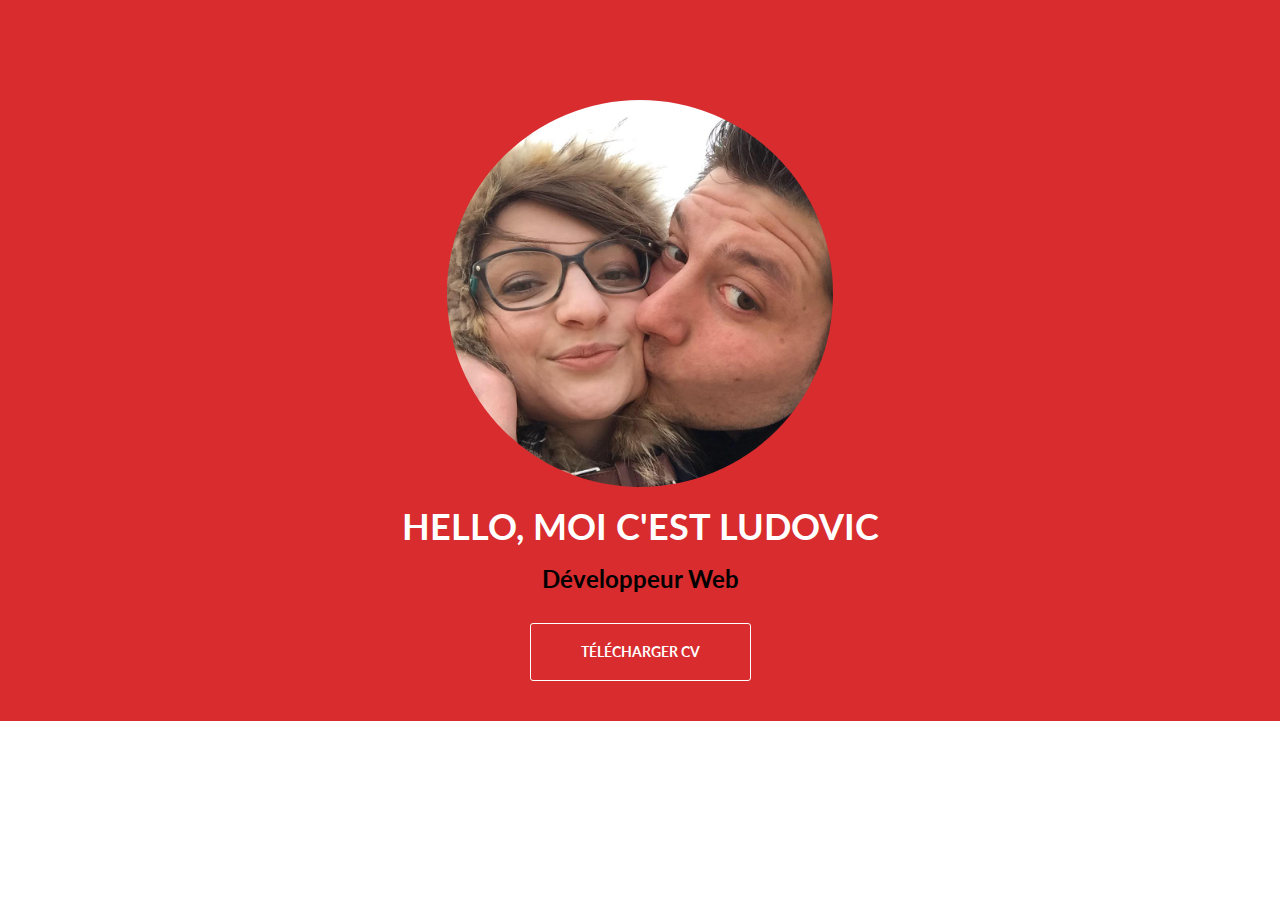
==== index.html @ ebcde903 "Section 1" ====
<!DOCTYPE html>
<html>
    <head>
        <title>Curriculum Vitae</title>
        <meta charset="utf-8"/>
        <meta name="viewport" content="width=device-width, initial-scale=1">
        <script src="https://ajax.googleapis.com/ajax/libs/jquery/1.12.4/jquery.min.js"></script>
        <link rel="stylesheet" href="https://maxcdn.bootstrapcdn.com/bootstrap/3.3.7/css/bootstrap.min.css">
        <script src="https://maxcdn.bootstrapcdn.com/bootstrap/3.3.7/js/bootstrap.min.js"></script>
        <link href='http://fonts.googleapis.com/css?family=Lato' rel='stylesheet' type='text/css'>
        <link rel="stylesheet" href="css/style.css">
        <script src="js/script.js"></script>
    </head>
        
    <body>
        
        <section id="about" class="container-fluid">
            <div class="col-xs-8 col-md-4 profile-picture">
                <img src="images/profil.jpg" alt="Ludovic Franceschini" class="img-circle">
            </div>
            <div class="heading">
                <h1>Hello, moi c'est Ludovic</h1>
                <h3>Développeur Web</h3>
                <a href="#" class="button1">Télécharger CV</a>
            </div>
        </section>

    </body>
</html>
---- css/style.css ----
/* GENERAL */

body{
    font-family: 'Lato', sans-serif;
}

h1, h2, h3, h4, h5, h6{
    font-weight: bold;
}

img{
    max-width: 100%;
    height: auto;
}

section .heading{
    text-align: center;
    padding-bottom: 40px;
}

/* ABOUT */

#about{
    padding-top: 100px;
    background: #d82c2e;
}

.profile-picture{
    text-align: center;
    margin: 0 auto;
    float: none;
}

#about .heading h1{
    color: #fff;
    text-transform: uppercase;
}

#about .heading h3{
    color: #000;
}

.button1{
    font-weight: bold;
    text-transform: uppercase;
    color: white;
    border: 1px solid white;
    margin-top: 20px;
    padding: 18px 50px;
    display: inline-block;
    border-radius: 3px;
    transition: all 0.3s ease-in 0s;
}

.button1:hover{
    background: white;
    color: #d82c2e;
    text-decoration: none;
}
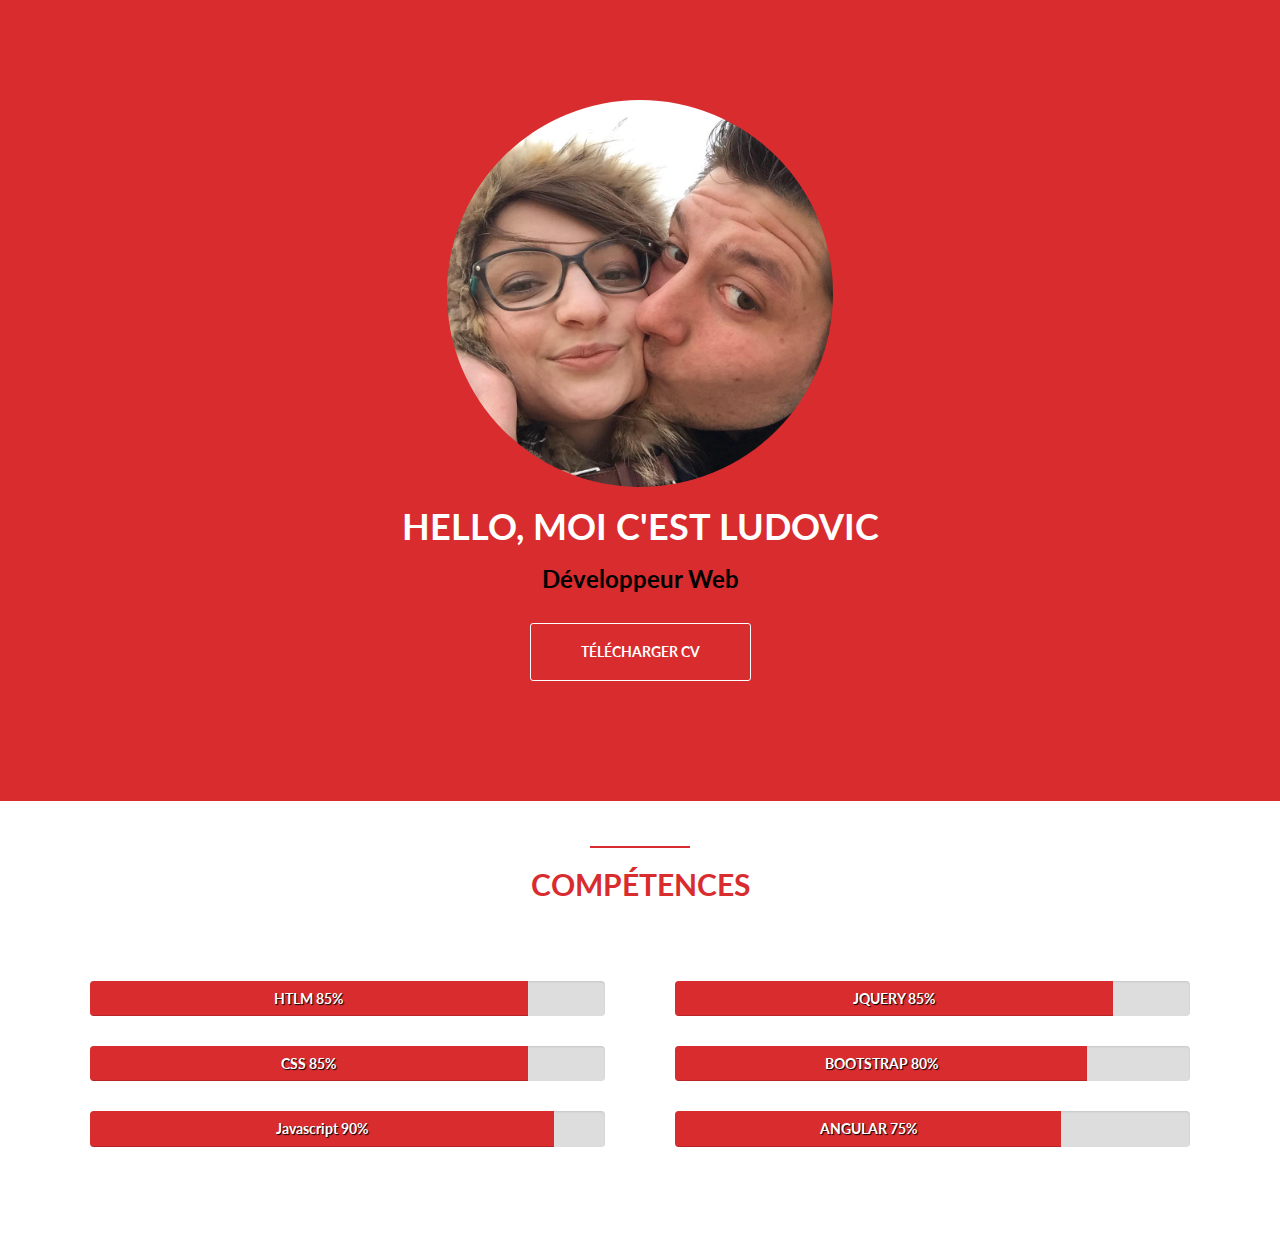
==== commit 3646ccf0: "Section compétences" ====
--- a/index.html
+++ b/index.html
@@ -24,6 +24,50 @@
                 <a href="#" class="button1">Télécharger CV</a>
             </div>
         </section>
+        <section id="skills">
+            <div class="red-divider"></div>
+                <div class="heading">
+                    <h2>Compétences</h2>
+                </div>
+                <div class="container">
+                    <div class="row">
+                        <div class="col-md-6">
+                            <div class="progress">
+                                <div class="progress-bar" role="progressbar" aria-valuenow="85" aria-valuemin="0" aria-valuemax="100" style="width:85%">
+                                    <h5>HTLM 85%</h5>
+                                </div>
+                            </div>
+                            <div class="progress">
+                                <div class="progress-bar" role="progressbar" aria-valuenow="85" aria-valuemin="0" aria-valuemax="100" style="width:85%">
+                                    <h5>CSS 85%</h5>
+                                </div>
+                            </div>
+                            <div class="progress">
+                                <div class="progress-bar" role="progressbar" aria-valuenow="85" aria-valuemin="0" aria-valuemax="100" style="width:90%">
+                                    <h5>Javascript 90%</h5>
+                                </div>
+                            </div>
+                        </div>
+                        <div class="col-md-6">
+                            <div class="progress">
+                                <div class="progress-bar" role="progressbar" aria-valuenow="85" aria-valuemin="0" aria-valuemax="100" style="width:85%">
+                                    <h5>JQUERY 85%</h5>
+                                </div>
+                            </div>
+                            <div class="progress">
+                                <div class="progress-bar" role="progressbar" aria-valuenow="85" aria-valuemin="0" aria-valuemax="100" style="width:80%">
+                                    <h5>BOOTSTRAP 80%</h5>
+                                </div>
+                            </div>
+                            <div class="progress">
+                                <div class="progress-bar" role="progressbar" aria-valuenow="85" aria-valuemin="0" aria-valuemax="100" style="width:75%">
+                                    <h5>ANGULAR 75%</h5>
+                                </div>
+                            </div>
+                        </div>
+                    </div>
+                </div>
+        </section>
 
     </body>
 </html>
--- a/css/style.css
+++ b/css/style.css
@@ -13,9 +13,20 @@
     height: auto;
 }
 
+section{
+    padding: 45px 0 80px 0;
+}
+
 section .heading{
     text-align: center;
     padding-bottom: 40px;
+}
+
+.red-divider{
+    width: 100px;
+    height: 2px;
+    background: #d82c2e;
+    margin: 0 auto;
 }
 
 /* ABOUT */
@@ -56,4 +67,31 @@
     background: white;
     color: #d82c2e;
     text-decoration: none;
+}
+
+/* SKILLS */
+
+#skills{
+    background: #fff;
+}
+
+#skills .heading h2{
+    color: #d82c2e;
+    text-transform: uppercase;
+}
+
+#skills .progress{
+    height: 100%;
+    margin: 30px 20px;
+    background: #ddd;
+    
+}
+
+#skills .progress-bar{
+    background: #d82c2e;
+}
+
+#skills .progress h5{
+    text-shadow: 1px 1px 1px #000;
+    text-align: center;
 }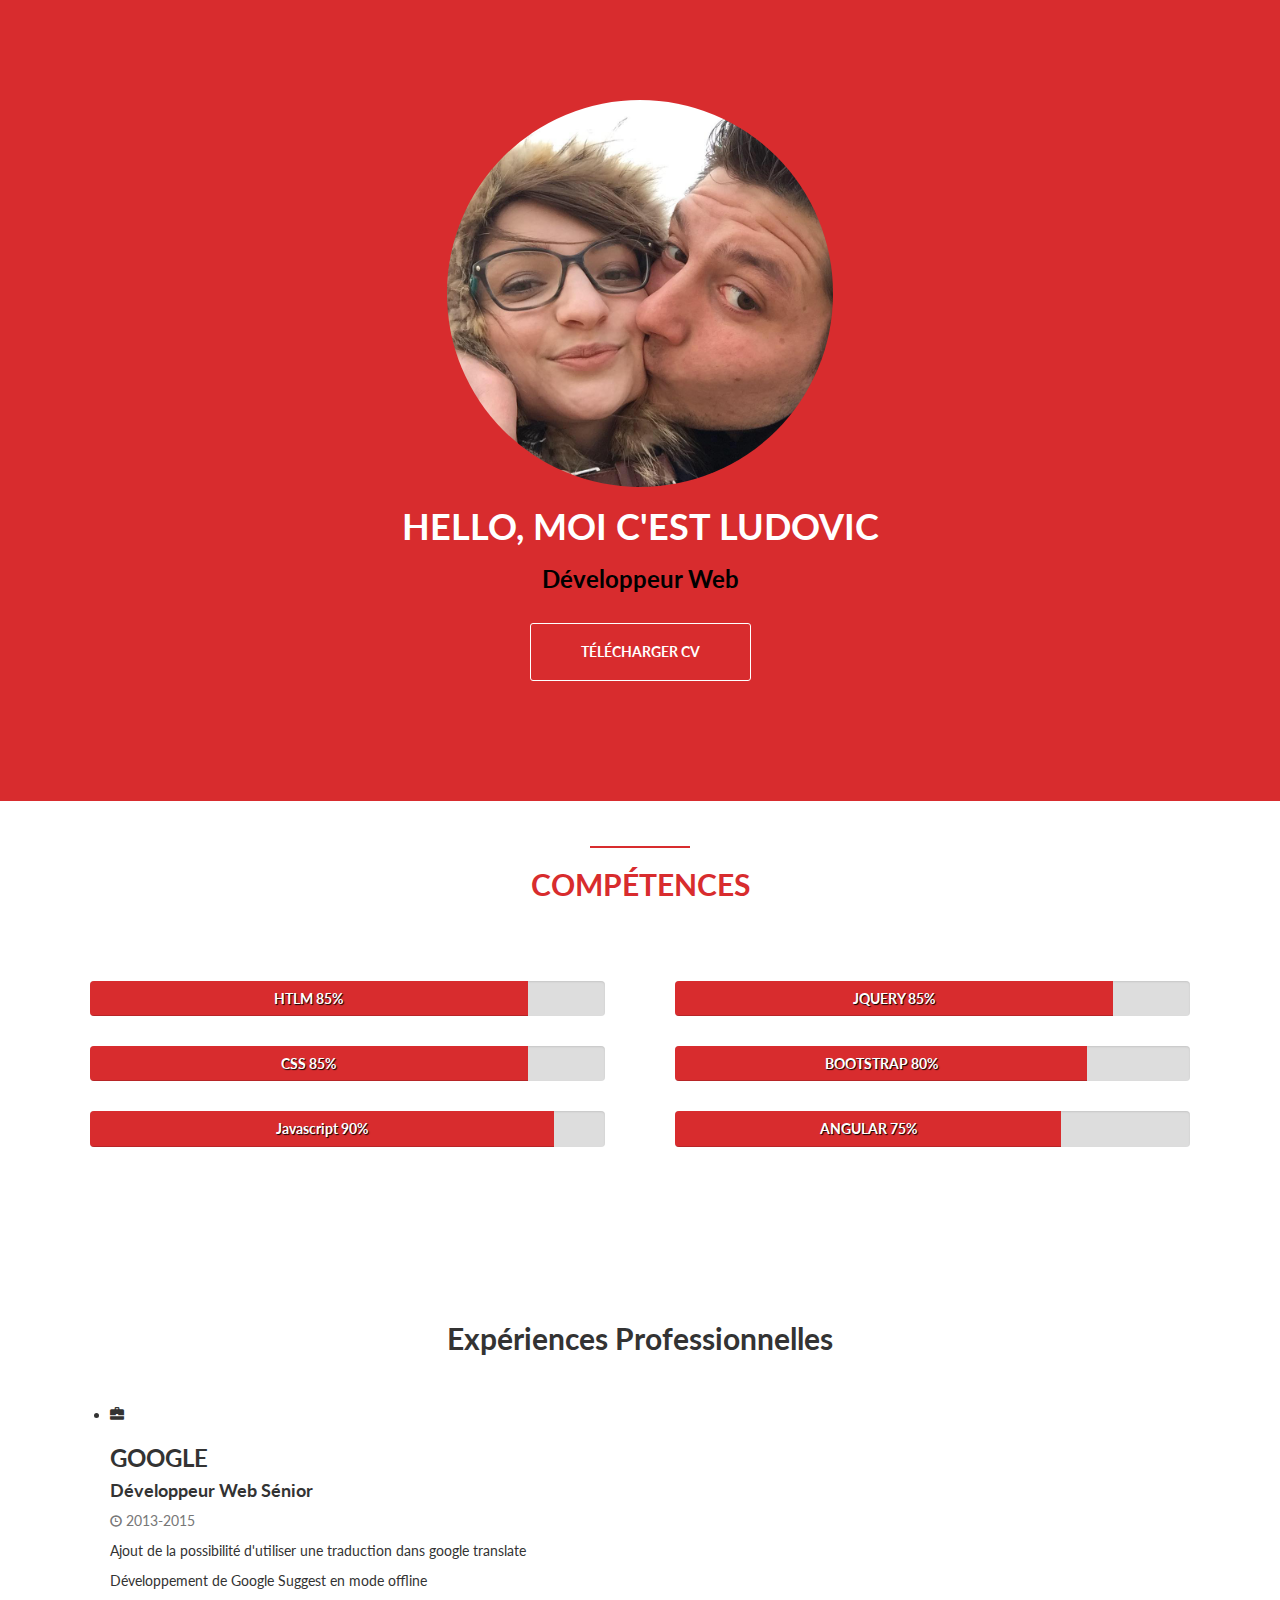
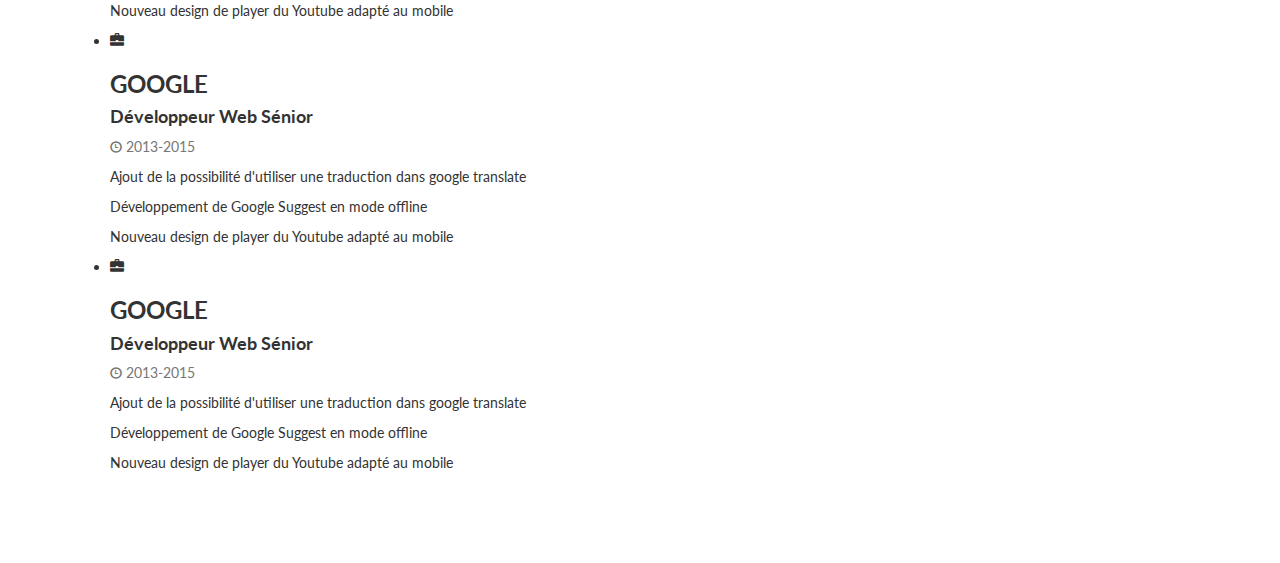
==== commit 1ce97d2c: "Section expériences pro" ====
--- a/index.html
+++ b/index.html
@@ -24,6 +24,7 @@
                 <a href="#" class="button1">Télécharger CV</a>
             </div>
         </section>
+        
         <section id="skills">
             <div class="red-divider"></div>
                 <div class="heading">
@@ -68,6 +69,69 @@
                     </div>
                 </div>
         </section>
+        
+        <section id="experience">
+            <div class="container">
+                <div class="white-divider">
+                    <div class="heading">
+                        <h2>Expériences Professionnelles</h2>
+                    </div>
+                    <ul class="timeline">
+                        <li>
+                            <div class="timeline-badge"><span class="glyphicon glyphicon-briefcase"></span></div>
+                            <div class="timeline-panel-container">
+                                <div class="timeline-panel">
+                                    <div class="timeline-heading">
+                                        <h3>GOOGLE</h3>
+                                        <h4>Développeur Web Sénior</h4>
+                                        <p class="text-muted"><small class="glyphicon glyphicon-time"></small> 2013-2015</p>
+                                    </div>
+                                    <div class="timeline-body">
+                                        <p>Ajout de la possibilité d'utiliser une traduction dans google translate</p>
+                                        <p>Développement de Google Suggest en mode offline</p>
+                                        <p>Nouveau design de player du Youtube adapté au mobile</p>
+                                    </div>
+                                </div>
+                            </div>
+                        </li>
+                         <li>
+                            <div class="timeline-badge"><span class="glyphicon glyphicon-briefcase"></span></div>
+                            <div class="timeline-panel-container-inverted">
+                                <div class="timeline-panel">
+                                    <div class="timeline-heading">
+                                        <h3>GOOGLE</h3>
+                                        <h4>Développeur Web Sénior</h4>
+                                        <p class="text-muted"><small class="glyphicon glyphicon-time"></small> 2013-2015</p>
+                                    </div>
+                                    <div class="timeline-body">
+                                        <p>Ajout de la possibilité d'utiliser une traduction dans google translate</p>
+                                        <p>Développement de Google Suggest en mode offline</p>
+                                        <p>Nouveau design de player du Youtube adapté au mobile</p>
+                                    </div>
+                                </div>
+                            </div>
+                        </li>
+                         <li>
+                            <div class="timeline-badge"><span class="glyphicon glyphicon-briefcase"></span></div>
+                            <div class="timeline-panel-container">
+                                <div class="timeline-panel">
+                                    <div class="timeline-heading">
+                                        <h3>GOOGLE</h3>
+                                        <h4>Développeur Web Sénior</h4>
+                                        <p class="text-muted"><small class="glyphicon glyphicon-time"></small> 2013-2015</p>
+                                    </div>
+                                    <div class="timeline-body">
+                                        <p>Ajout de la possibilité d'utiliser une traduction dans google translate</p>
+                                        <p>Développement de Google Suggest en mode offline</p>
+                                        <p>Nouveau design de player du Youtube adapté au mobile</p>
+                                    </div>
+                                </div>
+                            </div>
+                        </li>
+                    </ul>
+                </div>
+            </div>
+        </section>
 
     </body>
 </html>
--- a/css/style.css
+++ b/css/style.css
@@ -94,4 +94,6 @@
 #skills .progress h5{
     text-shadow: 1px 1px 1px #000;
     text-align: center;
-}+}
+
+/* EXPERIENCES */
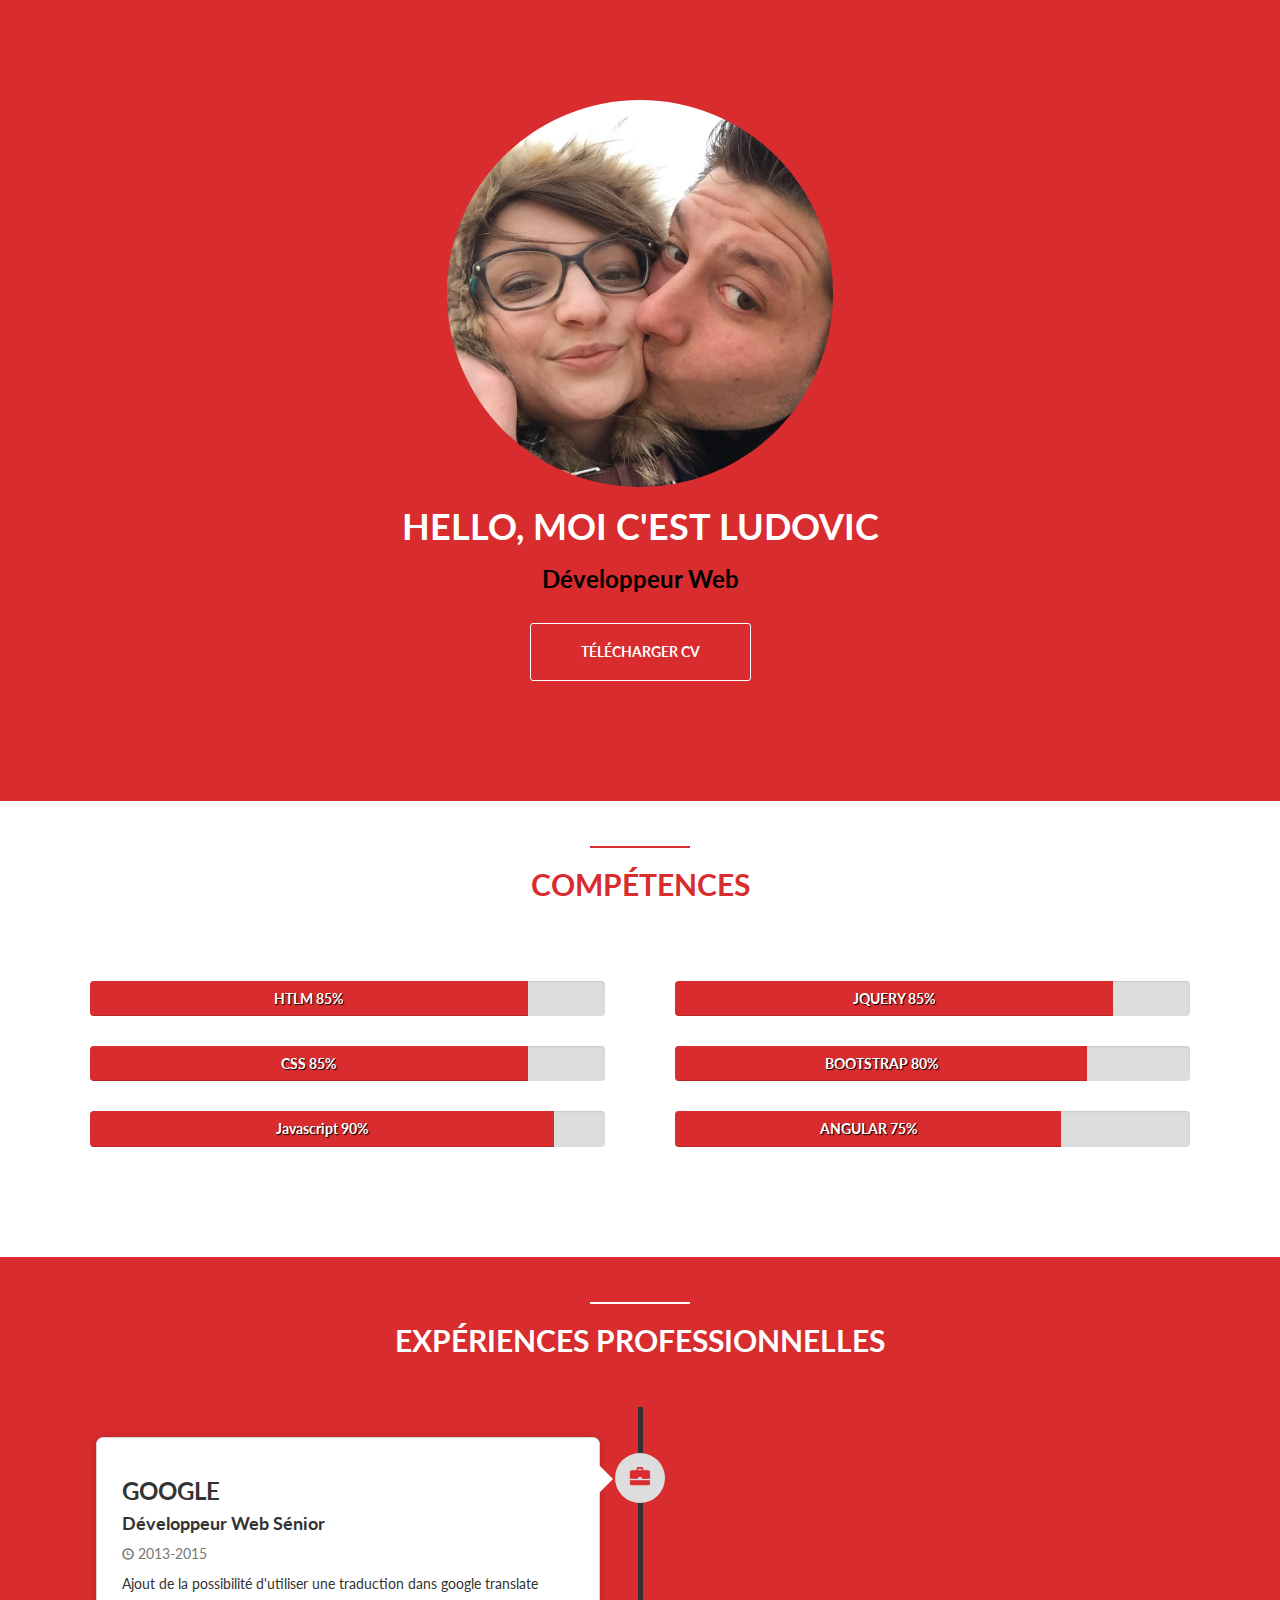
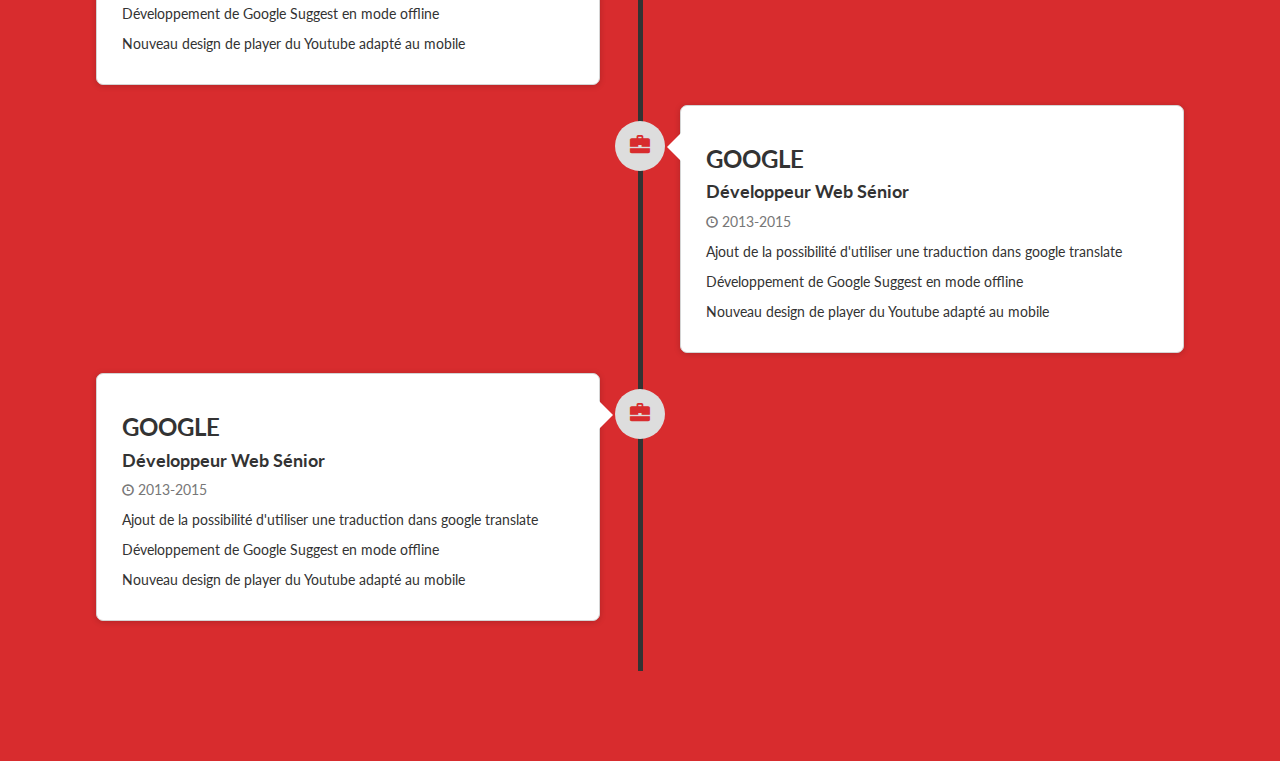
==== commit 34574557: "Ajout du css de la section Expériences Pro" ====
--- a/index.html
+++ b/index.html
@@ -72,7 +72,7 @@
         
         <section id="experience">
             <div class="container">
-                <div class="white-divider">
+                <div class="white-divider"></div>
                     <div class="heading">
                         <h2>Expériences Professionnelles</h2>
                     </div>
@@ -129,7 +129,6 @@
                             </div>
                         </li>
                     </ul>
-                </div>
             </div>
         </section>
 
--- a/css/style.css
+++ b/css/style.css
@@ -1,4 +1,8 @@
 /* GENERAL */
+
+ul,ol{
+    list-style:none;
+}
 
 body{
     font-family: 'Lato', sans-serif;
@@ -22,10 +26,21 @@
     padding-bottom: 40px;
 }
 
+section .heading h2{
+    text-transform: uppercase;
+}
+
 .red-divider{
     width: 100px;
     height: 2px;
     background: #d82c2e;
+    margin: 0 auto;
+}
+
+.white-divider{
+    width: 100px;
+    height: 2px;
+    background: #fff;
     margin: 0 auto;
 }
 
@@ -97,3 +112,104 @@
 }
 
 /* EXPERIENCES */
+
+#experience{
+    background: #d82c2e;
+}
+
+#experience .heading h2{
+    color: #fff;
+    
+}
+
+.timeline{
+    padding: 30px 10px;
+    position: relative;
+}
+
+.timeline:before{
+    top: 0;
+    bottom: 0;
+    position: absolute;
+    content: " ";
+    width: 5px;
+    background: #333;
+    left: 50%;
+    margin-left: -2.5px;
+}
+
+.timeline > li{
+    margin-bottom: 20px;
+    position: relative;
+}
+
+.timeline > li:after{
+    /*Nettoie les flots left et right*/
+    clear: both;
+}
+
+.timeline > li:before, .timeline > li:after{
+    content: " ";
+    display: table;
+}
+
+.timeline li .timeline-badge{
+    color: #d82c2e;
+    width: 50px;
+    line-height: 50px;
+    font-size: 20px;
+    text-align: center;
+    position: absolute;
+    top: 16px;
+    left: 50%;
+    margin-left: -25px;
+    background-color: #ddd;
+    border-radius: 50%;
+}
+
+.timeline-panel-container{
+    width: 50%;
+    float: left;
+    
+}
+
+.timeline-panel-container-inverted{
+    width: 50%;
+    float: right;
+}
+
+.timeline-panel{
+    width: 90%;
+    float: right;
+    margin-right: 40px;
+    border: 1px solid #d4d4d4;
+    border-radius: 7px;
+    padding: 20px 25px;
+    position: relative;
+    box-shadow: 0 1px 6px rgba(0, 0, 0, 0.175);
+    background: #fff;
+}
+
+.timeline-panel-container-inverted .timeline-panel{
+    float: left;
+    margin-left: 40px;
+}
+
+.timeline-panel:after{
+    position: absolute;
+    top: 27px;
+    right: -14px;
+    display: inline-block;
+    border-top: 14px solid transparent;
+    border-left: 14px solid #fff;
+    border-right: 0 solid #fff;
+    border-bottom: 14px solid transparent;
+    content: " ";
+}
+
+.timeline-panel-container-inverted .timeline-panel:after{
+    border-left-width: 0;
+    border-right-width: 14px;
+    left: -14px;
+    right: auto;
+}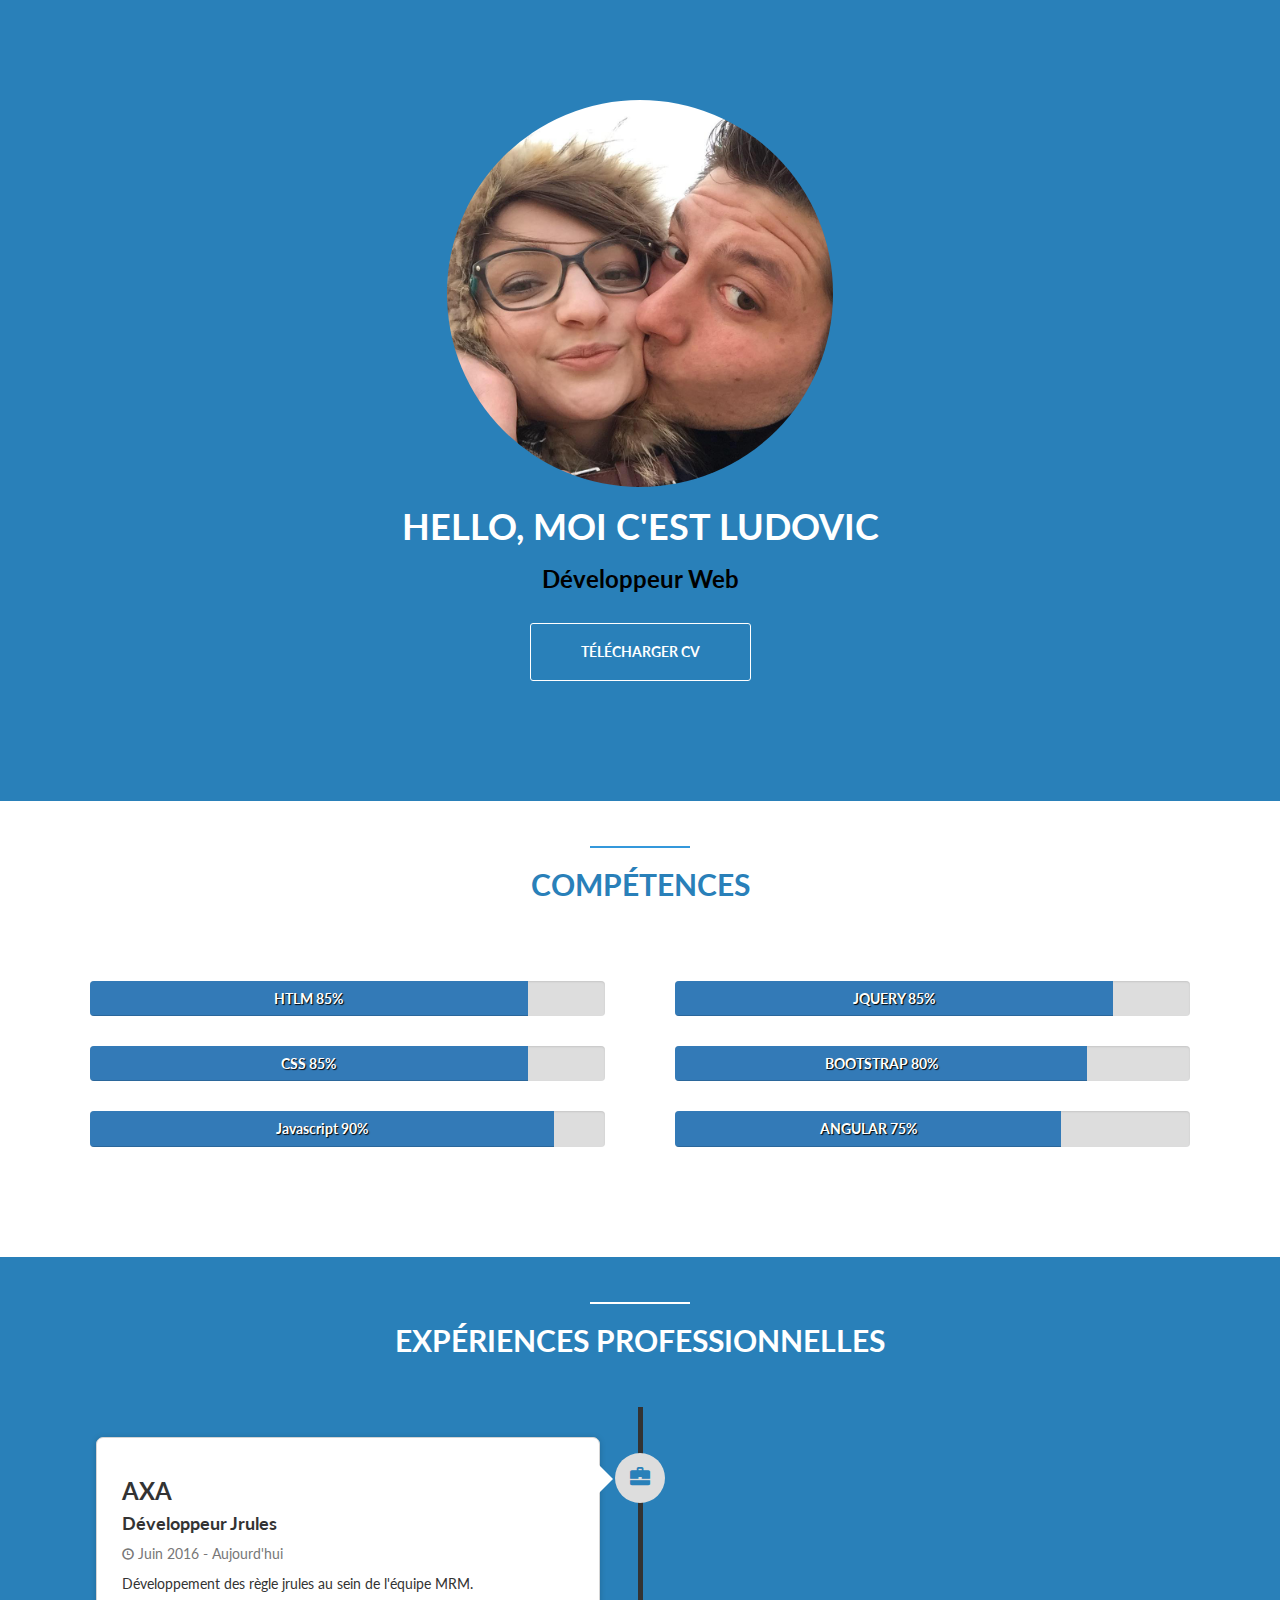
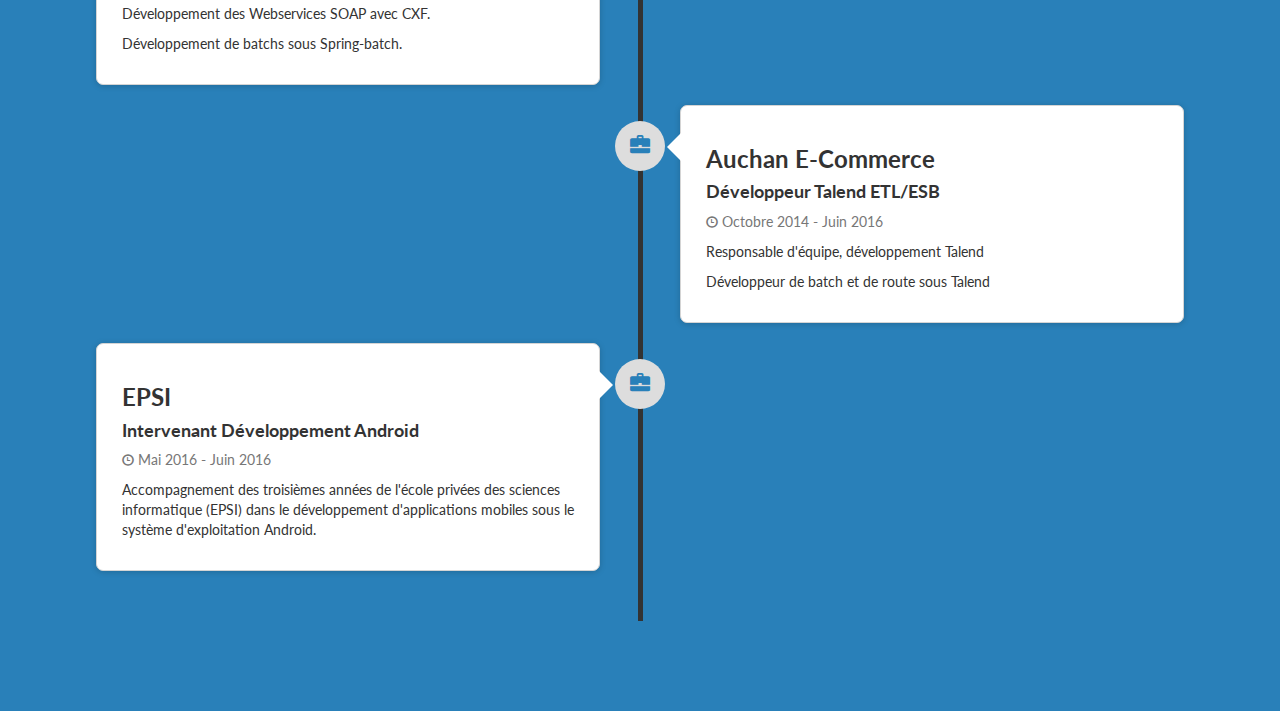
==== commit bb4ce5f6: "Modification de la couleur de fond" ====
--- a/index.html
+++ b/index.html
@@ -82,14 +82,14 @@
                             <div class="timeline-panel-container">
                                 <div class="timeline-panel">
                                     <div class="timeline-heading">
-                                        <h3>GOOGLE</h3>
-                                        <h4>Développeur Web Sénior</h4>
-                                        <p class="text-muted"><small class="glyphicon glyphicon-time"></small> 2013-2015</p>
+                                        <h3>AXA</h3>
+                                        <h4>Développeur Jrules</h4>
+                                        <p class="text-muted"><small class="glyphicon glyphicon-time"></small> Juin 2016 - Aujourd'hui</p>
                                     </div>
                                     <div class="timeline-body">
-                                        <p>Ajout de la possibilité d'utiliser une traduction dans google translate</p>
-                                        <p>Développement de Google Suggest en mode offline</p>
-                                        <p>Nouveau design de player du Youtube adapté au mobile</p>
+                                        <p>Développement des règle jrules au sein de l'équipe MRM.</p>
+                                        <p>Développement des Webservices SOAP avec CXF.</p>
+                                        <p>Développement de batchs sous Spring-batch.</p>
                                     </div>
                                 </div>
                             </div>
@@ -99,14 +99,13 @@
                             <div class="timeline-panel-container-inverted">
                                 <div class="timeline-panel">
                                     <div class="timeline-heading">
-                                        <h3>GOOGLE</h3>
-                                        <h4>Développeur Web Sénior</h4>
-                                        <p class="text-muted"><small class="glyphicon glyphicon-time"></small> 2013-2015</p>
+                                        <h3>Auchan E-Commerce</h3>
+                                        <h4>Développeur Talend ETL/ESB</h4>
+                                        <p class="text-muted"><small class="glyphicon glyphicon-time"></small> Octobre 2014 - Juin 2016</p>
                                     </div>
                                     <div class="timeline-body">
-                                        <p>Ajout de la possibilité d'utiliser une traduction dans google translate</p>
-                                        <p>Développement de Google Suggest en mode offline</p>
-                                        <p>Nouveau design de player du Youtube adapté au mobile</p>
+                                        <p>Responsable d'équipe, développement Talend</p>
+                                        <p>Développeur de batch et de route sous Talend</p>
                                     </div>
                                 </div>
                             </div>
@@ -116,14 +115,12 @@
                             <div class="timeline-panel-container">
                                 <div class="timeline-panel">
                                     <div class="timeline-heading">
-                                        <h3>GOOGLE</h3>
-                                        <h4>Développeur Web Sénior</h4>
-                                        <p class="text-muted"><small class="glyphicon glyphicon-time"></small> 2013-2015</p>
+                                        <h3>EPSI</h3>
+                                        <h4>Intervenant Développement Android</h4>
+                                        <p class="text-muted"><small class="glyphicon glyphicon-time"></small> Mai 2016 - Juin 2016</p>
                                     </div>
                                     <div class="timeline-body">
-                                        <p>Ajout de la possibilité d'utiliser une traduction dans google translate</p>
-                                        <p>Développement de Google Suggest en mode offline</p>
-                                        <p>Nouveau design de player du Youtube adapté au mobile</p>
+                                        <p>Accompagnement des troisièmes années de l'école privées des sciences informatique (EPSI) dans le développement d'applications mobiles sous le système d'exploitation Android.</p>
                                     </div>
                                 </div>
                             </div>
--- a/css/style.css
+++ b/css/style.css
@@ -33,7 +33,7 @@
 .red-divider{
     width: 100px;
     height: 2px;
-    background: #d82c2e;
+    background: #3498db;
     margin: 0 auto;
 }
 
@@ -48,7 +48,7 @@
 
 #about{
     padding-top: 100px;
-    background: #d82c2e;
+    background: #2980b9;
 }
 
 .profile-picture{
@@ -80,7 +80,7 @@
 
 .button1:hover{
     background: white;
-    color: #d82c2e;
+    color: #2980b9;
     text-decoration: none;
 }
 
@@ -91,7 +91,7 @@
 }
 
 #skills .heading h2{
-    color: #d82c2e;
+    color: #2980b9;
     text-transform: uppercase;
 }
 
@@ -103,7 +103,7 @@
 }
 
 #skills .progress-bar{
-    background: #d82c2e;
+    /*background: #2980b9;*/
 }
 
 #skills .progress h5{
@@ -114,7 +114,7 @@
 /* EXPERIENCES */
 
 #experience{
-    background: #d82c2e;
+    background: #2980b9;
 }
 
 #experience .heading h2{
@@ -154,7 +154,7 @@
 }
 
 .timeline li .timeline-badge{
-    color: #d82c2e;
+    color: #2980b9;
     width: 50px;
     line-height: 50px;
     font-size: 20px;
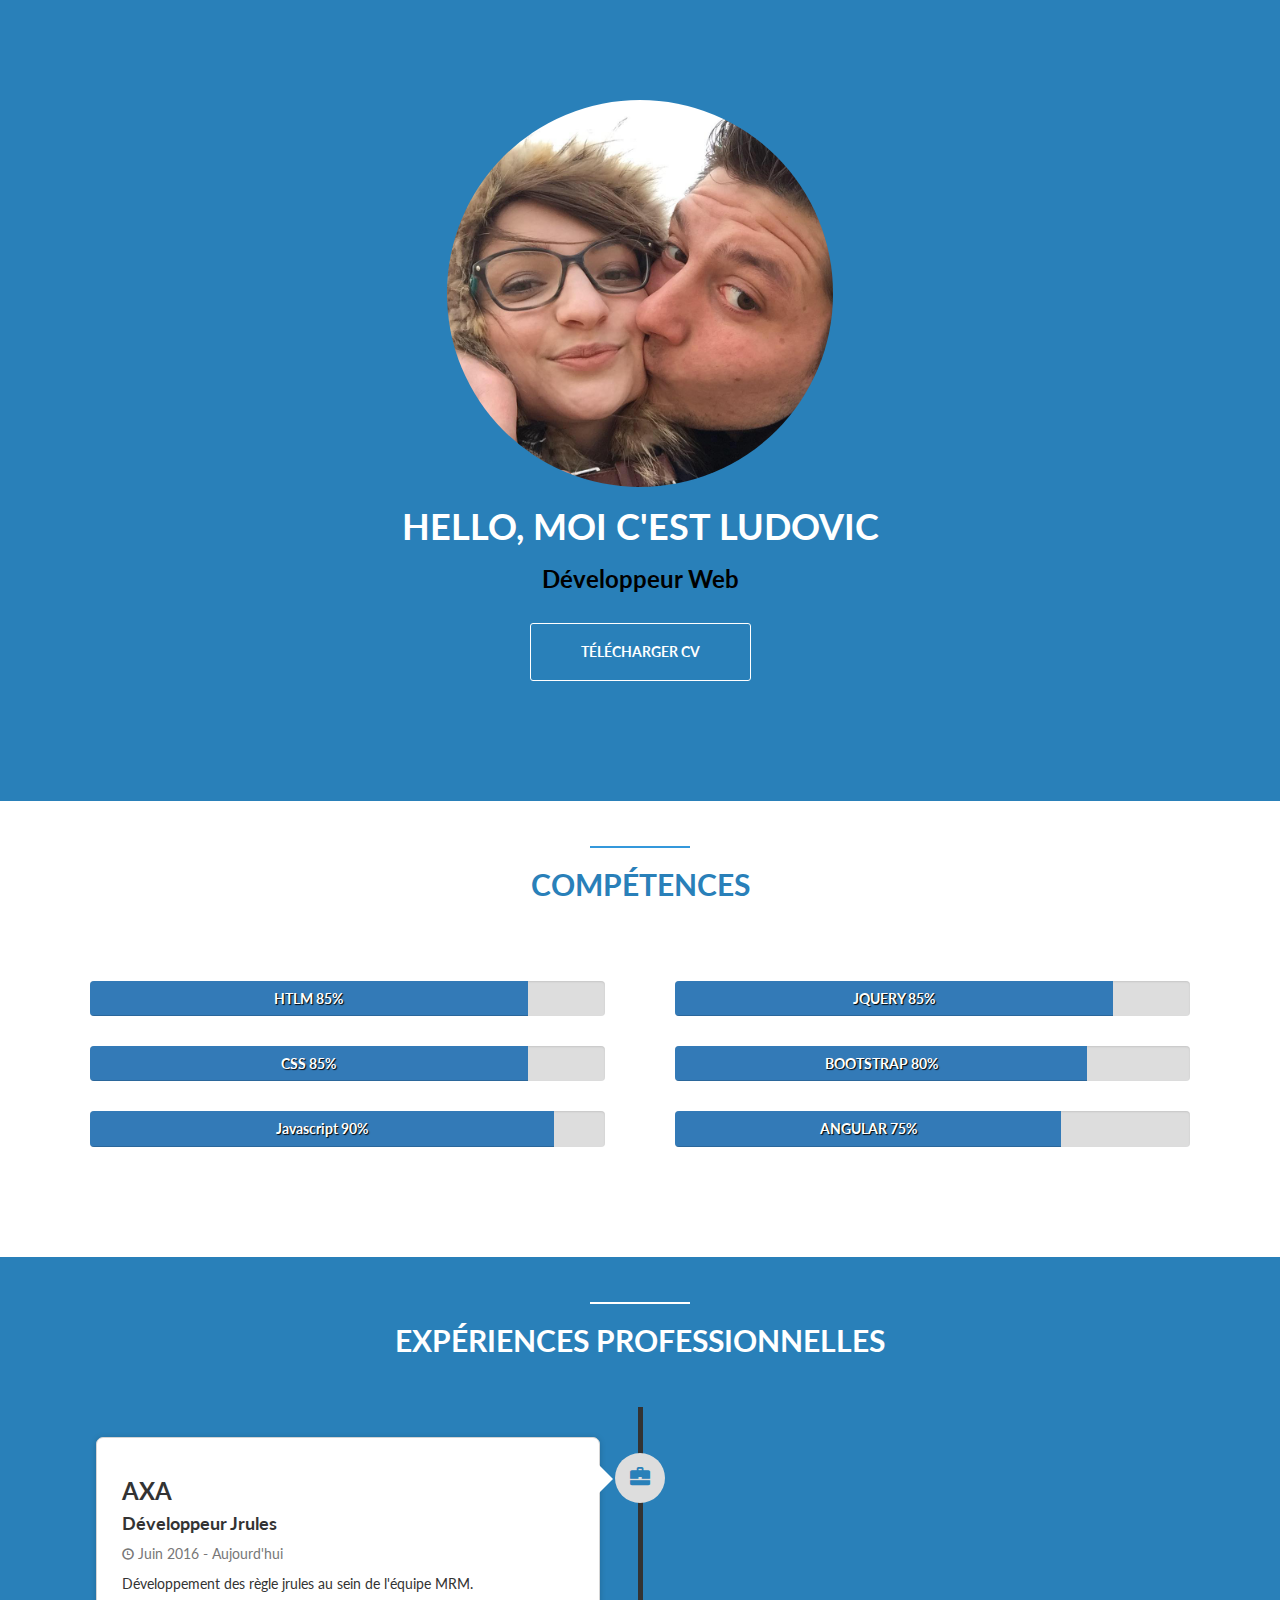
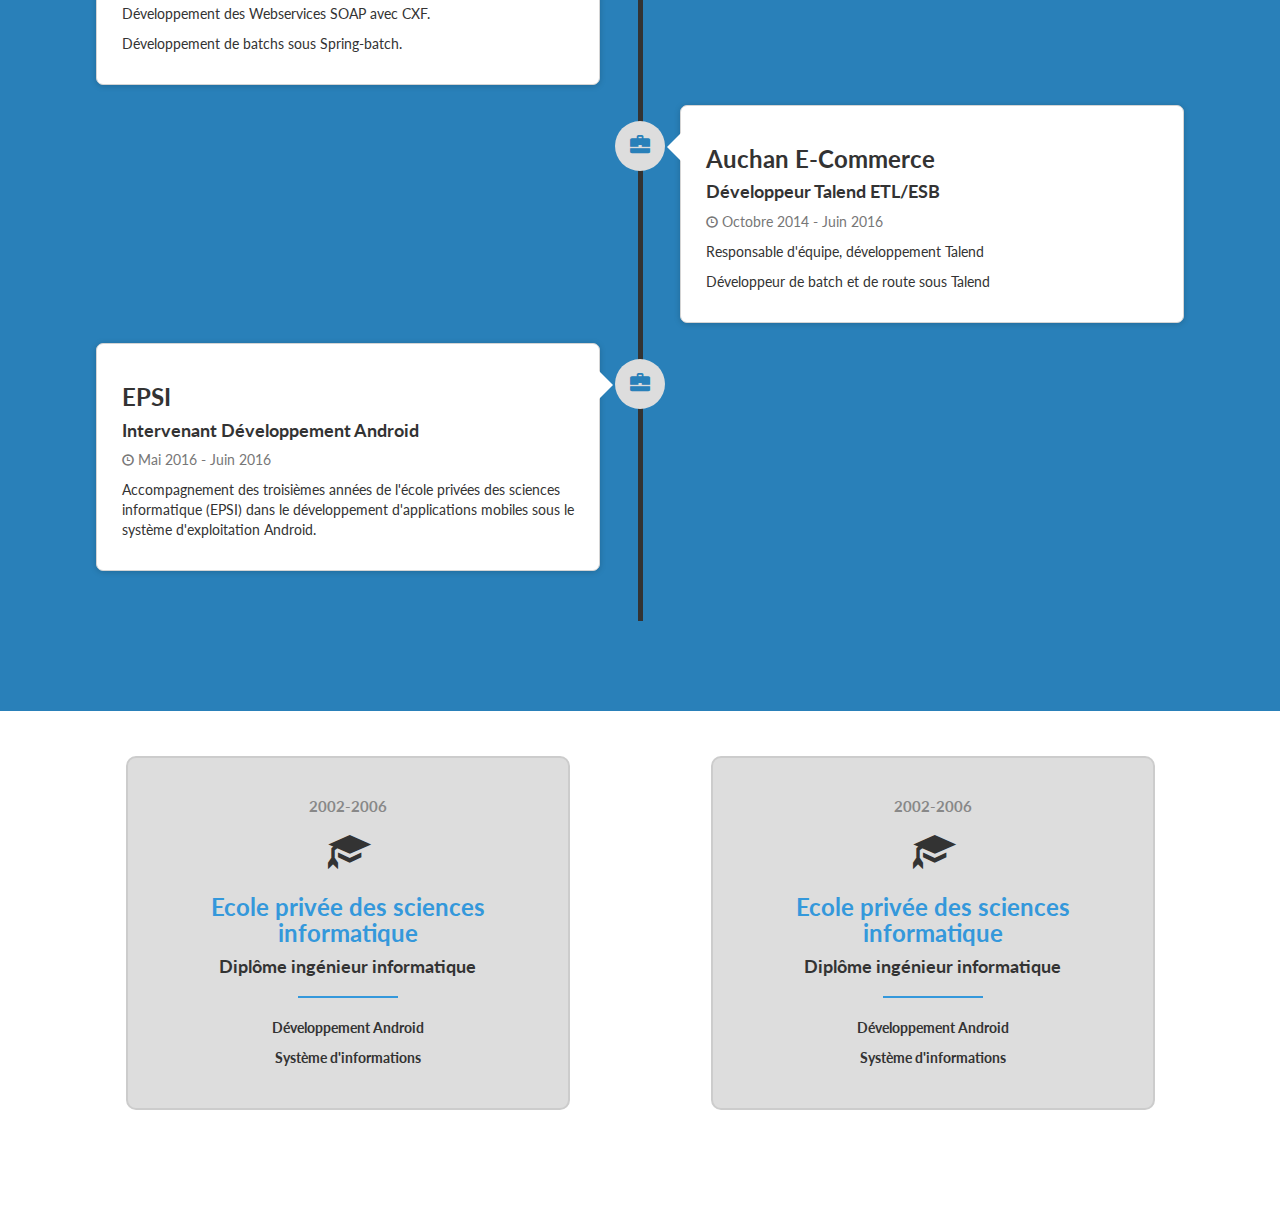
==== commit 6189d1cf: "Section Education" ====
--- a/index.html
+++ b/index.html
@@ -128,6 +128,35 @@
                     </ul>
             </div>
         </section>
+        
+        <section id="education">
+            <div class="container">
+                <div class="row">
+                    <div class="col-sm-6">
+                        <div class="education-block">
+                            <h5>2002-2006</h5>
+                            <span class="glyphicon glyphicon-education"></span>
+                            <h3>Ecole privée des sciences informatique</h3>
+                            <h4>Diplôme ingénieur informatique</h4>
+                            <div class="red-divider"></div>
+                            <p>Développement Android</p>
+                            <p>Système d'informations</p>
+                        </div>
+                    </div>
+                    <div class="col-sm-6">
+                        <div class="education-block">
+                            <h5>2002-2006</h5>
+                            <span class="glyphicon glyphicon-education"></span>
+                            <h3>Ecole privée des sciences informatique</h3>
+                            <h4>Diplôme ingénieur informatique</h4>
+                            <div class="red-divider"></div>
+                            <p>Développement Android</p>
+                            <p>Système d'informations</p>
+                        </div>
+                    </div>
+                </div>
+            </div>
+        </section>
 
     </body>
 </html>
--- a/css/style.css
+++ b/css/style.css
@@ -212,4 +212,51 @@
     border-right-width: 14px;
     left: -14px;
     right: auto;
+}
+
+/*EDUCATION*/
+
+#education{
+    background: #fff;
+}
+
+#education .heading h2{
+    color: #3498db;
+}
+
+.education-block{
+    width: 80%;
+    margin: 0 auto;
+    text-align: center;
+    padding: 30px;
+    background: #ddd;
+    border-radius: 10px;
+    border: 2px solid #ccc;
+    margin-bottom: 20px;
+}
+
+.education-block h5{
+    color: #888;
+    font-size: 15px;
+    margin-bottom: 15px;
+}
+
+.education-block .glyphicon{
+    font-size: 40px;
+}
+
+.education-block h3{
+    color: #3498db;
+}
+
+.education-block h4{
+    margin-bottom: 20px;
+}
+
+.education-block p{
+    font-weight: bold;
+}
+
+.education-block .red-divider{
+    margin-bottom: 20px;
 }